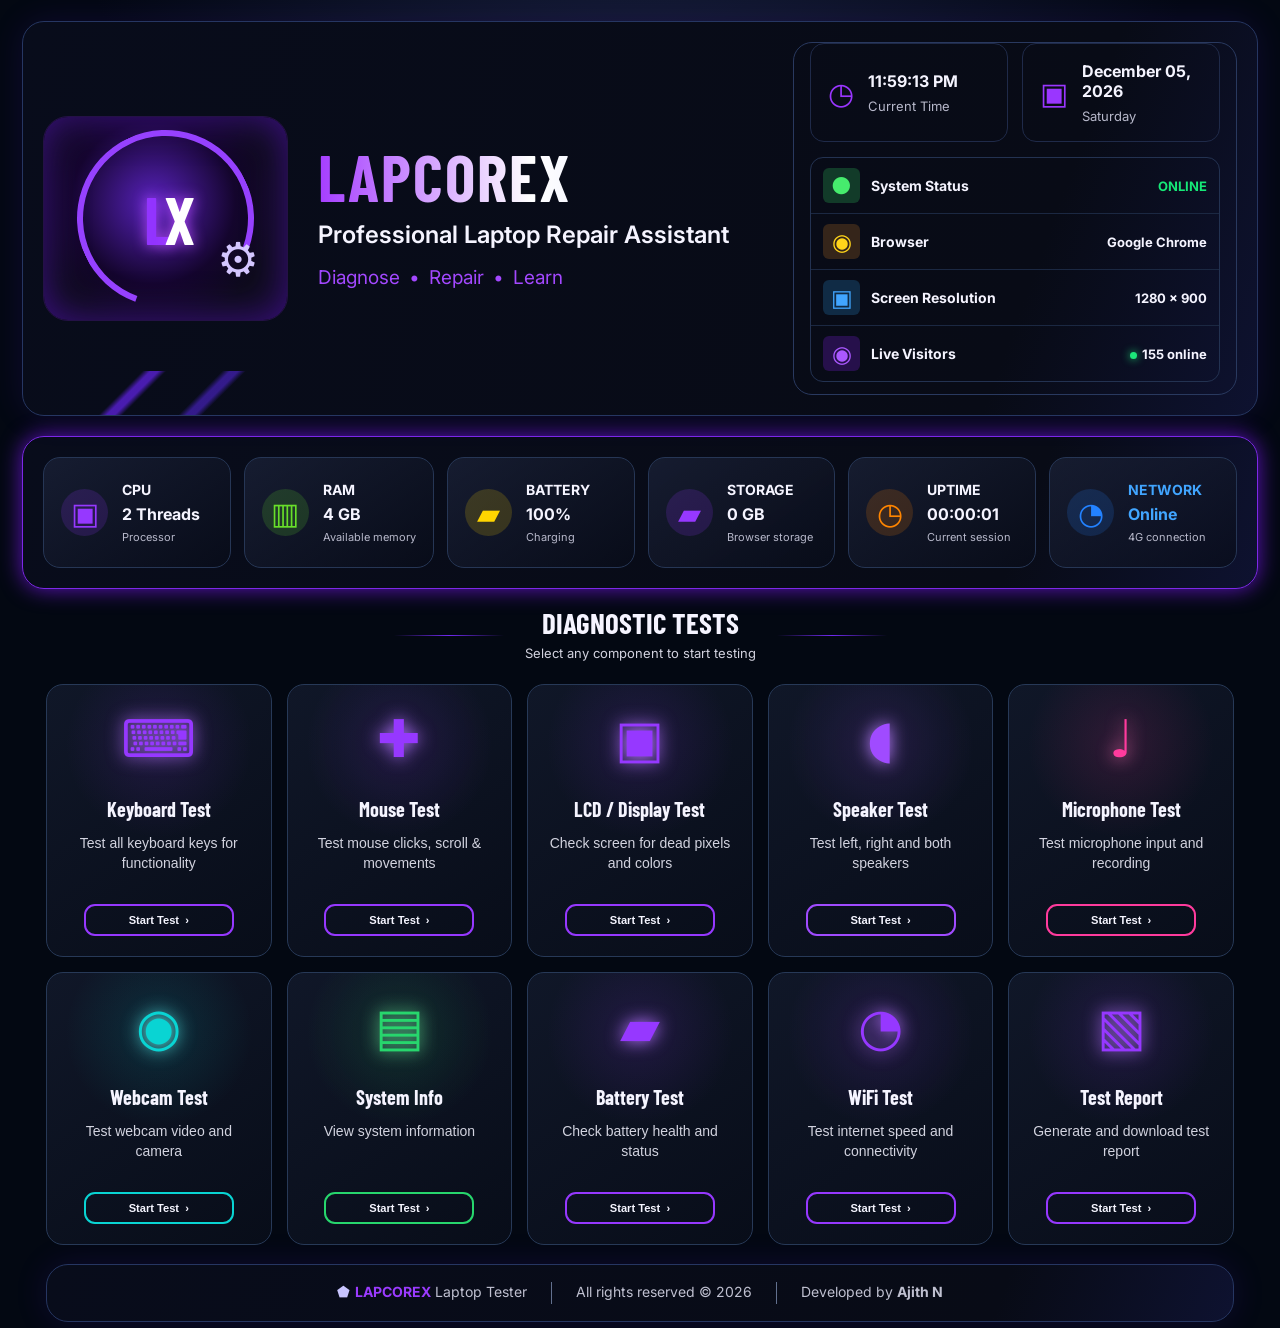
==== index.html @ 0414b418 "Update index.html" ====
<!DOCTYPE html>
<html lang="en">
<head>
  <meta charset="UTF-8">
  <meta name="viewport" content="width=device-width, initial-scale=1.0">
  <title>Online Keyboard Test & Laptop Tester | LAPCOREX</title>
  <meta name="description" content="Free online laptop testing tool by LAPCOREX. Test keyboard keys, LCD screen, mouse, touchpad, webcam, speakers, microphone, battery and system information directly in your browser.">

<meta name="keywords" content="keyboard test, keyboard tester, online keyboard test, laptop keyboard test, laptop tester, laptop diagnostic test, screen test, LCD test, mouse test, touchpad test, webcam test, speaker test, microphone test, battery test, LAPCOREX">

<meta name="robots" content="index, follow">

<meta name="author" content="LAPCOREX">

<link rel="canonical" href="https://lapcorex-max.github.io/Lapcorex-Tester/">

<meta property="og:title" content="LAPCOREX Online Keyboard Test & Laptop Tester">

<meta property="og:description" content="Test your laptop keyboard, display, mouse, webcam, speakers, microphone, battery and system information online for free.">

<meta property="og:type" content="website">

<meta property="og:url" content="https://lapcorex-max.github.io/Lapcorex-Tester/">

<meta name="twitter:card" content="summary">

<meta name="twitter:title" content="LAPCOREX Online Keyboard Test & Laptop Tester">

<meta name="twitter:description" content="Free online laptop testing tools for keyboard, display, mouse, webcam, speakers, microphone, battery and more.">
  <link rel="preconnect" href="https://fonts.googleapis.com">
  <link rel="preconnect" href="https://fonts.gstatic.com" crossorigin>
  <link href="https://fonts.googleapis.com/css2?family=Barlow+Condensed:wght@500;600;700&family=Inter:wght@400;500;600;700;800&display=swap" rel="stylesheet">
  <link rel="stylesheet" href="style.css">
  <style>
    .keyboard-layout{margin:18px 0;min-width:690px}.key-row{display:flex;gap:5px;margin:5px 0}.key{border:1px solid #465473;border-radius:5px;padding:8px 4px;min-width:38px;height:38px;display:grid;place-items:center;text-align:center;font-size:12px;font-weight:600;background:#111a2d;transition:.12s}.key.active{background:#7e25e8;border-color:#e0c2ff;box-shadow:0 0 13px #9239f7}.key.wide{min-width:51px}.key.back{min-width:99px}.key.tab{min-width:60px}.key.caps{min-width:78px}.key.enter{min-width:88px}.key.shift{min-width:95px}.key.ctrl{min-width:53px}.key.win{min-width:48px}.key.alt{min-width:49px}.key.space{min-width:250px}.key.fn,.key.menu{min-width:44px}.key.nav{min-width:50px}.key.arrow{min-width:40px}.key.numwide{min-width:70px}.key.numzero{min-width:80px}.modal-card:has(.keyboard-layout){width:min(1020px,100%);padding:32px;overflow-x:auto}@media(max-width:640px){.modal-card:has(.keyboard-layout){padding:24px 18px}}
    .keyboard-layout{min-width:0}.keyboard-layout .key-row{justify-content:center}.keyboard-layout .key-row:first-child .key{min-width:58px;height:58px;padding:8px 4px;font-size:12px}.keyboard-layout .key-row:first-child .key.wide{min-width:58px}.keyboard-layout .key-row:last-child{align-items:center}.keyboard-layout .key-row:last-child .key{height:58px}
    .advanced-grid{display:grid;grid-template-columns:repeat(2,minmax(0,1fr));gap:13px;margin-top:20px}.info-card{border:1px solid #273c63;border-radius:13px;background:linear-gradient(145deg,#111b31,#09111f);padding:15px}.info-card h3{margin:0 0 10px;color:#b66aff;font-size:14px;text-transform:uppercase;letter-spacing:.7px}.info-card div{padding:8px 0;border-top:1px solid #20304e;display:flex;gap:12px;justify-content:space-between;align-items:start}.info-card span{color:#aeb7cb;font-size:12px;flex:0 0 43%}.info-card b{font-size:12px;text-align:right;word-break:break-word}.battery-hero{grid-column:1/-1;border:1px solid #9e42ff;border-radius:15px;padding:18px;display:flex;align-items:center;gap:18px;background:radial-gradient(circle at 18% 50%,#56218f,transparent 35%),#10142a}.battery-hero strong{font:700 42px 'Barlow Condensed';color:#c38aff}.battery-hero b,.battery-hero small{display:block}.battery-hero small,.privacy-note{color:#aeb7cb;font-size:12px;margin-top:4px}.privacy-note{grid-column:1/-1;line-height:1.5;margin:0}@media(max-width:640px){.advanced-grid{grid-template-columns:1fr}.battery-hero{grid-column:auto}.privacy-note{grid-column:auto}}
    .visitor-dot{display:inline-block;width:7px;height:7px;margin-right:5px;border-radius:50%;background:#1ce77a;box-shadow:0 0 9px #1ce77a;animation:visitorPulse 1.6s infinite}.system-lines strong span{display:inline}.visitor-icon{color:#aa58ff;background:#26104b}@keyframes visitorPulse{50%{opacity:.3;transform:scale(.72)}}
  </style>
</head>
<body>
  <main class="app-shell">
    <section class="hero-panel">
      <div class="brand-area">
        <div class="logo-mark"><span>LX</span><i>⚙</i></div>
        <div class="brand-copy">
          <h1><em>LAP</em>COREX</h1>
          <p>Professional Laptop Repair Assistant</p>
          <small>Diagnose <b>•</b> Repair <b>•</b> Learn</small>
        </div>
      </div>
      <div class="live-panel">
        <div class="quick-stats">
          <article><span class="status-icon purple">◷</span><div><strong id="current-time">--:--:--</strong><small>Current Time</small></div></article>
          <article><span class="status-icon purple">▣</span><div><strong id="current-date">-- --- ----</strong><small id="current-day">---</small></div></article>
        </div>
        <div class="system-lines">
          <div><span class="line-icon green">●</span><b>System Status</b><strong class="online">ONLINE</strong></div>
          <div><span class="line-icon chrome">◉</span><b>Browser</b><strong id="browser-name">Browser</strong></div>
          <div><span class="line-icon blue">▣</span><b>Screen Resolution</b><strong id="screen-size">-- × --</strong></div>
          <div><span class="line-icon visitor-icon">◉</span><b>Live Visitors</b><strong><em class="visitor-dot"></em><span id="visitor-count">142</span> online</strong></div>
        </div>
      </div>
    </section>

    <section class="hardware-strip" aria-label="Live system overview">
      <article class="hardware-card purple"><span>▣</span><div><b>CPU</b><strong id="cpu-threads">-- Threads</strong><small id="cpu-label">Processor</small></div></article>
      <article class="hardware-card lime"><span>▥</span><div><b>RAM</b><strong id="ram-size">-- GB</strong><small>Available memory</small></div></article>
      <article class="hardware-card yellow"><span>▰</span><div><b>BATTERY</b><strong id="battery-level">Checking...</strong><small id="battery-state">Battery status</small></div></article>
      <article class="hardware-card purple"><span>▰</span><div><b>STORAGE</b><strong id="storage-size">Check</strong><small>Browser storage</small></div></article>
      <article class="hardware-card orange"><span>◷</span><div><b>UPTIME</b><strong id="uptime">00:00</strong><small>Current session</small></div></article>
      <article class="hardware-card blue"><span>◔</span><div><b>NETWORK</b><strong id="network-state">Online</strong><small id="network-type">Connected</small></div></article>
    </section>

    <section class="tests-section">
      <div class="section-heading"><span></span><div><h2>DIAGNOSTIC TESTS</h2><p>Select any component to start testing</p></div><span></span></div>
      <div class="test-grid">
        <button class="test-card purple" data-test="keyboard"><i>⌨</i><h3>Keyboard Test</h3><p>Test all keyboard keys for functionality</p><small>Start Test&nbsp; ›</small></button>
        <button class="test-card blue" data-test="mouse"><i>✚</i><h3>Mouse Test</h3><p>Test mouse clicks, scroll &amp; movements</p><small>Start Test&nbsp; ›</small></button>
        <button class="test-card yellow" data-test="display"><i>▣</i><h3>LCD / Display Test</h3><p>Check screen for dead pixels and colors</p><small>Start Test&nbsp; ›</small></button>
        <button class="test-card violet" data-test="speaker"><i>◖</i><h3>Speaker Test</h3><p>Test left, right and both speakers</p><small>Start Test&nbsp; ›</small></button>
        <button class="test-card pink" data-test="microphone"><i>♩</i><h3>Microphone Test</h3><p>Test microphone input and recording</p><small>Start Test&nbsp; ›</small></button>
        <button class="test-card cyan" data-test="webcam"><i>◉</i><h3>Webcam Test</h3><p>Test webcam video and camera</p><small>Start Test&nbsp; ›</small></button>
        <button class="test-card green" data-test="system"><i>▤</i><h3>System Info</h3><p>View system information</p><small>Start Test&nbsp; ›</small></button>
        <button class="test-card orange" data-test="battery"><i>▰</i><h3>Battery Test</h3><p>Check battery health and status</p><small>Start Test&nbsp; ›</small></button>
        <button class="test-card blue" data-test="wifi"><i>◔</i><h3>WiFi Test</h3><p>Test internet speed and connectivity</p><small>Start Test&nbsp; ›</small></button>
        <button class="test-card purple" data-test="report"><i>▧</i><h3>Test Report</h3><p>Generate and download test report</p><small>Start Test&nbsp; ›</small></button>
      </div>
    </section>
    <footer><b>⬟ &nbsp;<span>LAPCOREX</span></b> Laptop Tester <i></i> All rights reserved © 2026 <i></i> Developed by <strong>Ajith N</strong></footer>
  </main>

  <div class="modal" id="test-modal" aria-hidden="true"><section class="modal-card"><button class="close" aria-label="Close">×</button><div id="modal-content"></div></section></div>
  <div class="color-test" id="color-test"><button id="exit-color">Exit display test</button><p id="color-name">Black · click anywhere or press →</p></div>
  <script src="script.js"></script>
</body>
</html>
---- style.css ----
:root{--bg:#030812;--panel:#090d1c;--line:#24365b;--text:#f5f4ff;--muted:#b7b8ca;--purple:#962eff}*{box-sizing:border-box}body{margin:0;background:radial-gradient(circle at 50% -15%,#19213f 0,transparent 35%),var(--bg);color:var(--text);font-family:Inter,Arial,sans-serif}.app-shell{max-width:1340px;margin:auto;padding:21px 22px 6px}.hero-panel,.hardware-strip,footer{border:1px solid #263662;background:linear-gradient(110deg,#080c1b 0%,#080b16 80%,#0e1230);box-shadow:0 0 34px rgba(104,32,255,.12);border-radius:22px}.hero-panel{min-height:262px;padding:20px;display:grid;grid-template-columns:1.55fr .95fr;gap:26px;position:relative;overflow:hidden}.hero-panel:after{content:"";position:absolute;left:0;bottom:0;width:61%;height:44px;background:linear-gradient(135deg,transparent 15%,#6c25ff 16% 17%,transparent 18% 25%,#4b23c8 26% 27%,transparent 28%);opacity:.65}.brand-area{display:flex;align-items:center;gap:30px;z-index:1}.logo-mark{width:245px;height:205px;flex:none;border-radius:25px;background:radial-gradient(circle at 45% 42%,#5420b4 0 2%,#14052d 46%,#0c0b18 70%);border:1px solid #241146;display:grid;place-items:center;position:relative;box-shadow:inset 0 0 40px #3d1085}.logo-mark:before{content:"";width:165px;height:165px;border:6px solid #9641ff;border-bottom-color:transparent;border-radius:50%;position:absolute;transform:rotate(-25deg)}.logo-mark span{font:bold 66px 'Barlow Condensed';letter-spacing:-8px;color:white;z-index:1;text-shadow:0 0 14px #b64bff}.logo-mark span:first-letter{color:#9234ff}.logo-mark i{font-style:normal;font-size:47px;color:#d4c6ff;position:absolute;right:28px;bottom:33px;z-index:2}.brand-copy h1{font:700 clamp(48px,5vw,86px)/.9 'Barlow Condensed';letter-spacing:2px;margin:0;background:linear-gradient(90deg,#a53dff,#fff 52%,#d9ddff);color:transparent;background-clip:text}.brand-copy h1 em{font-style:normal}.brand-copy p{font-size:24px;margin:14px 0 17px;font-weight:600}.brand-copy small{color:#a348ff;font-size:19px}.brand-copy small b{padding:0 5px}.live-panel{border:1px solid #29395f;border-radius:19px;padding:0 16px 12px;z-index:1}.quick-stats{display:grid;grid-template-columns:1fr 1fr;gap:14px;padding:0 0 15px}.quick-stats article{display:flex;gap:14px;align-items:center;border:1px solid #1f2a49;border-radius:14px;padding:17px}.quick-stats strong,.quick-stats small{display:block}.quick-stats strong{font-size:16px}.quick-stats small{font-size:13px;color:var(--muted);margin-top:7px}.status-icon{font-size:30px}.purple{--accent:#9638ff}.status-icon.purple{color:#9a36ff}.system-lines{border:1px solid #233251;border-radius:13px;overflow:hidden}.system-lines div{display:flex;align-items:center;gap:11px;padding:10px 12px;border-bottom:1px solid #1b2842;font-size:14px}.system-lines div:last-child{border:0}.system-lines strong{margin-left:auto;font-size:13px}.online{color:#16e877}.line-icon{width:37px;height:35px;border-radius:6px;display:grid;place-items:center;font-size:23px}.green{color:#46ec6d;background:#123b29}.chrome{color:#ffd41a;background:#35251a}.blue{color:#41a5ff;background:#102b45}.hardware-strip{margin:20px 0 16px;padding:20px;display:grid;grid-template-columns:repeat(6,1fr);gap:13px;border-color:#7d28e8;box-shadow:0 0 21px #6013bf}.hardware-card{min-height:111px;border:1px solid #263655;border-radius:17px;padding:17px;display:flex;align-items:center;gap:14px;background:linear-gradient(145deg,rgba(32,40,65,.58),rgba(8,12,25,.75))}.hardware-card>span{width:47px;height:47px;border-radius:50%;display:grid;place-items:center;font-size:30px;color:var(--accent);background:color-mix(in srgb,var(--accent) 17%,transparent)}.lime{--accent:#68df2a}.yellow{--accent:#ffd500}.orange{--accent:#ff8500}.blue{--accent:#2382ff}.hardware-card b,.hardware-card strong,.hardware-card small{display:block}.hardware-card b{font-size:14px}.hardware-card strong{font-size:16px;margin:6px 0}.hardware-card small{font-size:11px;color:var(--muted);white-space:nowrap}.tests-section{padding:0 24px}.section-heading{display:flex;justify-content:center;gap:21px;align-items:center;margin:10px 0 18px;text-align:center}.section-heading span{height:1px;width:110px;background:linear-gradient(90deg,transparent,#7029ef,transparent)}.section-heading h2{font:700 29px 'Barlow Condensed';margin:0}.section-heading p{font-size:13px;margin:5px 0;color:#d2d2df}.test-grid{display:grid;grid-template-columns:repeat(5,1fr);gap:15px}.test-card{--accent:#9638ff;color:var(--text);text-align:center;min-height:264px;border:1px solid #273957;border-radius:17px;padding:24px 18px 20px;background:radial-gradient(circle at 50% 22%,color-mix(in srgb,var(--accent) 14%,transparent),transparent 39%),linear-gradient(145deg,#101728,#080d19);cursor:pointer;transition:.22s}.test-card:hover{transform:translateY(-5px);border-color:var(--accent);box-shadow:0 10px 27px color-mix(in srgb,var(--accent) 20%,transparent)}.test-card i{font-style:normal;font-size:52px;color:var(--accent);display:block;height:78px;text-shadow:0 0 17px color-mix(in srgb,var(--accent) 70%,white)}.test-card h3{font:700 20px 'Barlow Condensed';margin:10px 0 12px}.test-card p{color:#d2d3df;font-size:14px;line-height:1.45;margin:0;min-height:61px}.test-card small{display:block;border:2px solid var(--accent);border-radius:11px;padding:8px;margin:10px auto 0;max-width:150px;font-weight:bold;color:#f5f5ff}.violet{--accent:#a04bff}.pink{--accent:#ff3b9d}.cyan{--accent:#09d4d3}.green{--accent:#27d66d}footer{margin:19px 24px 0;text-align:center;padding:17px;color:#bfc0d0;font-size:14px}footer b{color:#c9c5ff}footer b span{color:#9b3bff}footer i{height:22px;width:1px;background:#62708e;display:inline-block;vertical-align:middle;margin:0 20px}.modal{position:fixed;inset:0;background:rgba(1,4,12,.82);display:none;place-items:center;padding:20px;z-index:10}.modal.open{display:grid}.modal-card{position:relative;width:min(740px,100%);max-height:90vh;overflow:auto;border:1px solid #7740d6;border-radius:20px;background:#091121;padding:35px;box-shadow:0 0 55px #421388}.close{position:absolute;right:15px;top:12px;border:0;background:transparent;color:#fff;font-size:32px;cursor:pointer}.modal h2{margin:0 0 8px;font:700 30px 'Barlow Condensed'}.modal p{color:#c6c9d8;line-height:1.6}.action-btn{margin:8px 7px 5px 0;padding:10px 16px;border:1px solid #9c44ff;border-radius:9px;background:#211044;color:white;font-weight:bold;cursor:pointer}.test-zone{border:1px dashed #5274bb;border-radius:13px;padding:40px 20px;text-align:center;margin:18px 0;color:#9ac5ff}.keys{display:flex;flex-wrap:wrap;gap:7px;margin-top:18px}.keys span{border:1px solid #465473;border-radius:6px;padding:8px;min-width:39px;text-align:center}.keys span.active{background:#7e25e8;border-color:#d2a5ff}.meter{height:16px;border-radius:99px;background:#172238;overflow:hidden;margin:15px 0}.meter i{display:block;height:100%;width:0;background:linear-gradient(90deg,#36dc71,#b8ff25);transition:.08s}.color-test{display:none;position:fixed;inset:0;z-index:20;cursor:pointer}.color-test.open{display:block}.color-test button,.color-test p{position:fixed;z-index:21;top:20px;color:white;background:#111827cc;border:1px solid #ffffff66;border-radius:8px;padding:10px 14px}.color-test button{right:20px;cursor:pointer}.color-test p{left:20px;margin:0}@media(max-width:1000px){.hero-panel{grid-template-columns:1fr}.live-panel{display:none}.hardware-strip{grid-template-columns:repeat(3,1fr)}.test-grid{grid-template-columns:repeat(3,1fr)}}@media(max-width:640px){.app-shell{padding:12px}.hero-panel{padding:15px;min-height:190px}.logo-mark{width:100px;height:110px}.logo-mark:before{width:76px;height:76px;border-width:3px}.logo-mark span{font-size:36px;letter-spacing:-5px}.logo-mark i{font-size:24px;right:12px;bottom:14px}.brand-area{gap:15px}.brand-copy h1{font-size:48px}.brand-copy p{font-size:15px;margin:9px 0}.brand-copy small{font-size:13px}.hardware-strip{grid-template-columns:repeat(2,1fr);padding:11px}.hardware-card{padding:11px}.hardware-card small{white-space:normal}.tests-section{padding:0}.test-grid{grid-template-columns:repeat(2,1fr);gap:10px}.test-card{min-height:220px;padding:17px 10px}.test-card i{font-size:43px;height:62px}.test-card h3{font-size:18px}.test-card p{font-size:12px;min-height:52px}.section-heading span{width:35px}footer{margin:16px 0 0;font-size:11px}footer i{margin:0 6px}}
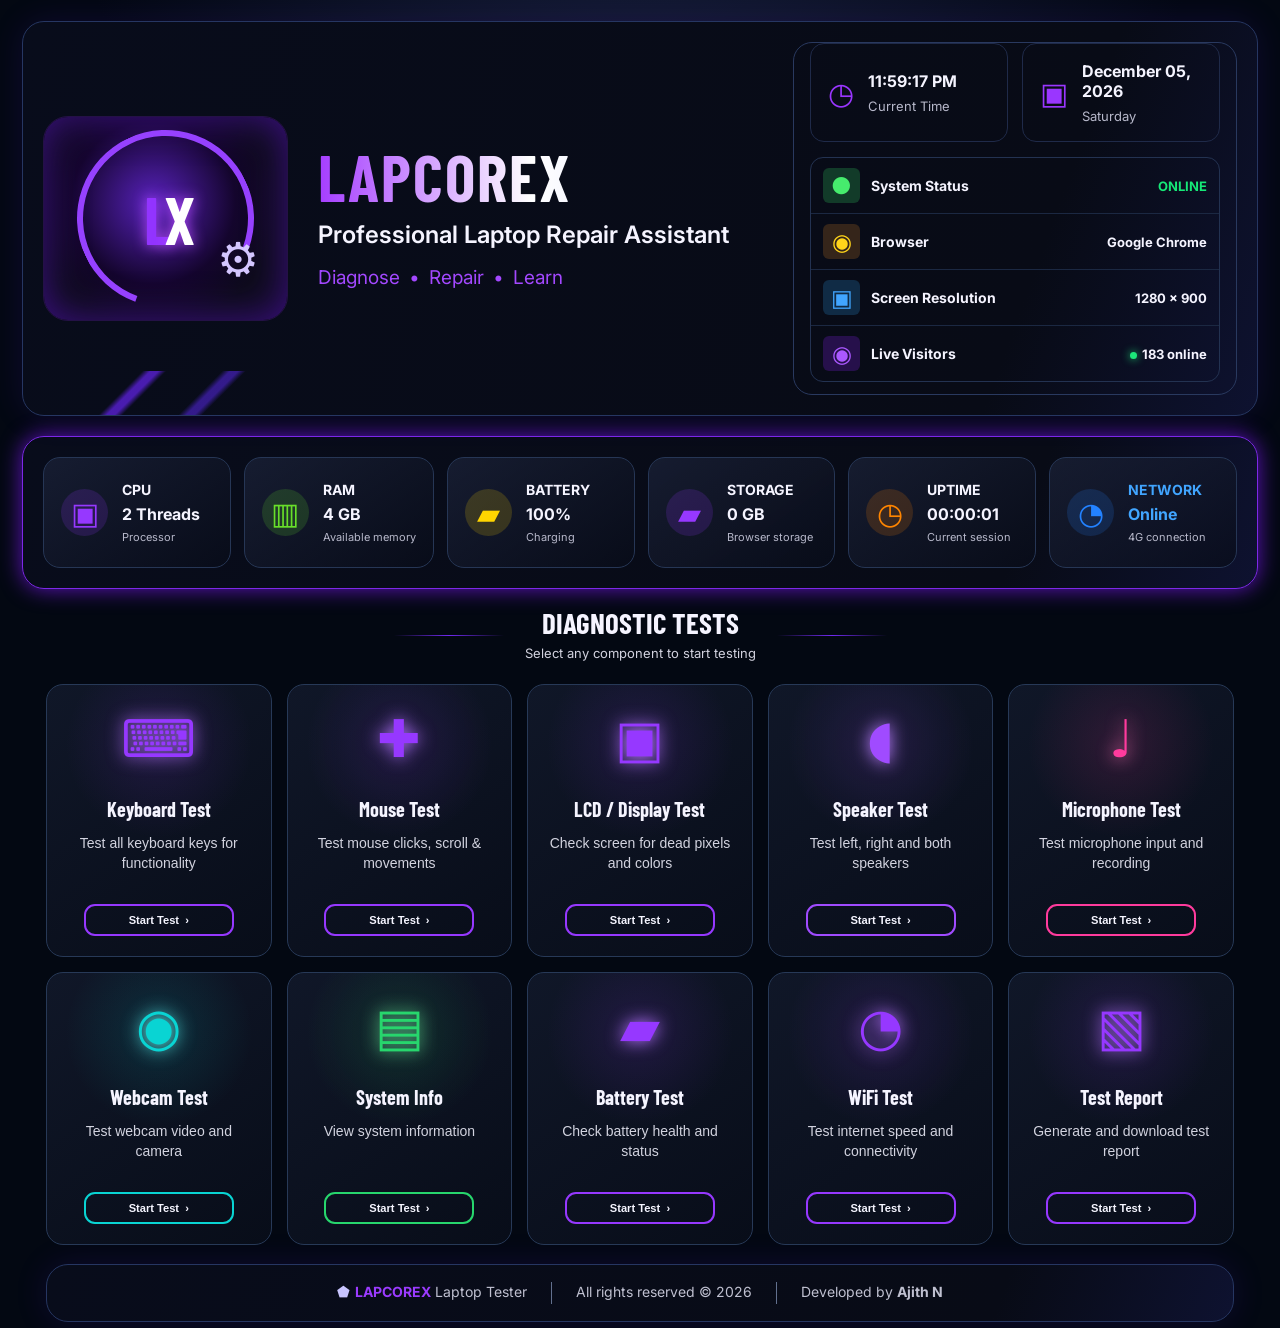
==== commit 44657f4f: "Update index.html" ====
--- a/index.html
+++ b/index.html
@@ -44,7 +44,9 @@
       <div class="brand-area">
         <div class="logo-mark"><span>LX</span><i>⚙</i></div>
         <div class="brand-copy">
-          <h1><em>LAP</em>COREX</h1>
+          <h1 class="animated-logo">
+  <span>L</span><span>A</span><span>P</span><span>C</span><span>O</span><span>R</span><span>E</span><span>X</span>
+</h1>
           <p>Professional Laptop Repair Assistant</p>
           <small>Diagnose <b>•</b> Repair <b>•</b> Learn</small>
         </div>
--- a/style.css
+++ b/style.css
@@ -1 +1,5 @@
 :root{--bg:#030812;--panel:#090d1c;--line:#24365b;--text:#f5f4ff;--muted:#b7b8ca;--purple:#962eff}*{box-sizing:border-box}body{margin:0;background:radial-gradient(circle at 50% -15%,#19213f 0,transparent 35%),var(--bg);color:var(--text);font-family:Inter,Arial,sans-serif}.app-shell{max-width:1340px;margin:auto;padding:21px 22px 6px}.hero-panel,.hardware-strip,footer{border:1px solid #263662;background:linear-gradient(110deg,#080c1b 0%,#080b16 80%,#0e1230);box-shadow:0 0 34px rgba(104,32,255,.12);border-radius:22px}.hero-panel{min-height:262px;padding:20px;display:grid;grid-template-columns:1.55fr .95fr;gap:26px;position:relative;overflow:hidden}.hero-panel:after{content:"";position:absolute;left:0;bottom:0;width:61%;height:44px;background:linear-gradient(135deg,transparent 15%,#6c25ff 16% 17%,transparent 18% 25%,#4b23c8 26% 27%,transparent 28%);opacity:.65}.brand-area{display:flex;align-items:center;gap:30px;z-index:1}.logo-mark{width:245px;height:205px;flex:none;border-radius:25px;background:radial-gradient(circle at 45% 42%,#5420b4 0 2%,#14052d 46%,#0c0b18 70%);border:1px solid #241146;display:grid;place-items:center;position:relative;box-shadow:inset 0 0 40px #3d1085}.logo-mark:before{content:"";width:165px;height:165px;border:6px solid #9641ff;border-bottom-color:transparent;border-radius:50%;position:absolute;transform:rotate(-25deg)}.logo-mark span{font:bold 66px 'Barlow Condensed';letter-spacing:-8px;color:white;z-index:1;text-shadow:0 0 14px #b64bff}.logo-mark span:first-letter{color:#9234ff}.logo-mark i{font-style:normal;font-size:47px;color:#d4c6ff;position:absolute;right:28px;bottom:33px;z-index:2}.brand-copy h1{font:700 clamp(48px,5vw,86px)/.9 'Barlow Condensed';letter-spacing:2px;margin:0;background:linear-gradient(90deg,#a53dff,#fff 52%,#d9ddff);color:transparent;background-clip:text}.brand-copy h1 em{font-style:normal}.brand-copy p{font-size:24px;margin:14px 0 17px;font-weight:600}.brand-copy small{color:#a348ff;font-size:19px}.brand-copy small b{padding:0 5px}.live-panel{border:1px solid #29395f;border-radius:19px;padding:0 16px 12px;z-index:1}.quick-stats{display:grid;grid-template-columns:1fr 1fr;gap:14px;padding:0 0 15px}.quick-stats article{display:flex;gap:14px;align-items:center;border:1px solid #1f2a49;border-radius:14px;padding:17px}.quick-stats strong,.quick-stats small{display:block}.quick-stats strong{font-size:16px}.quick-stats small{font-size:13px;color:var(--muted);margin-top:7px}.status-icon{font-size:30px}.purple{--accent:#9638ff}.status-icon.purple{color:#9a36ff}.system-lines{border:1px solid #233251;border-radius:13px;overflow:hidden}.system-lines div{display:flex;align-items:center;gap:11px;padding:10px 12px;border-bottom:1px solid #1b2842;font-size:14px}.system-lines div:last-child{border:0}.system-lines strong{margin-left:auto;font-size:13px}.online{color:#16e877}.line-icon{width:37px;height:35px;border-radius:6px;display:grid;place-items:center;font-size:23px}.green{color:#46ec6d;background:#123b29}.chrome{color:#ffd41a;background:#35251a}.blue{color:#41a5ff;background:#102b45}.hardware-strip{margin:20px 0 16px;padding:20px;display:grid;grid-template-columns:repeat(6,1fr);gap:13px;border-color:#7d28e8;box-shadow:0 0 21px #6013bf}.hardware-card{min-height:111px;border:1px solid #263655;border-radius:17px;padding:17px;display:flex;align-items:center;gap:14px;background:linear-gradient(145deg,rgba(32,40,65,.58),rgba(8,12,25,.75))}.hardware-card>span{width:47px;height:47px;border-radius:50%;display:grid;place-items:center;font-size:30px;color:var(--accent);background:color-mix(in srgb,var(--accent) 17%,transparent)}.lime{--accent:#68df2a}.yellow{--accent:#ffd500}.orange{--accent:#ff8500}.blue{--accent:#2382ff}.hardware-card b,.hardware-card strong,.hardware-card small{display:block}.hardware-card b{font-size:14px}.hardware-card strong{font-size:16px;margin:6px 0}.hardware-card small{font-size:11px;color:var(--muted);white-space:nowrap}.tests-section{padding:0 24px}.section-heading{display:flex;justify-content:center;gap:21px;align-items:center;margin:10px 0 18px;text-align:center}.section-heading span{height:1px;width:110px;background:linear-gradient(90deg,transparent,#7029ef,transparent)}.section-heading h2{font:700 29px 'Barlow Condensed';margin:0}.section-heading p{font-size:13px;margin:5px 0;color:#d2d2df}.test-grid{display:grid;grid-template-columns:repeat(5,1fr);gap:15px}.test-card{--accent:#9638ff;color:var(--text);text-align:center;min-height:264px;border:1px solid #273957;border-radius:17px;padding:24px 18px 20px;background:radial-gradient(circle at 50% 22%,color-mix(in srgb,var(--accent) 14%,transparent),transparent 39%),linear-gradient(145deg,#101728,#080d19);cursor:pointer;transition:.22s}.test-card:hover{transform:translateY(-5px);border-color:var(--accent);box-shadow:0 10px 27px color-mix(in srgb,var(--accent) 20%,transparent)}.test-card i{font-style:normal;font-size:52px;color:var(--accent);display:block;height:78px;text-shadow:0 0 17px color-mix(in srgb,var(--accent) 70%,white)}.test-card h3{font:700 20px 'Barlow Condensed';margin:10px 0 12px}.test-card p{color:#d2d3df;font-size:14px;line-height:1.45;margin:0;min-height:61px}.test-card small{display:block;border:2px solid var(--accent);border-radius:11px;padding:8px;margin:10px auto 0;max-width:150px;font-weight:bold;color:#f5f5ff}.violet{--accent:#a04bff}.pink{--accent:#ff3b9d}.cyan{--accent:#09d4d3}.green{--accent:#27d66d}footer{margin:19px 24px 0;text-align:center;padding:17px;color:#bfc0d0;font-size:14px}footer b{color:#c9c5ff}footer b span{color:#9b3bff}footer i{height:22px;width:1px;background:#62708e;display:inline-block;vertical-align:middle;margin:0 20px}.modal{position:fixed;inset:0;background:rgba(1,4,12,.82);display:none;place-items:center;padding:20px;z-index:10}.modal.open{display:grid}.modal-card{position:relative;width:min(740px,100%);max-height:90vh;overflow:auto;border:1px solid #7740d6;border-radius:20px;background:#091121;padding:35px;box-shadow:0 0 55px #421388}.close{position:absolute;right:15px;top:12px;border:0;background:transparent;color:#fff;font-size:32px;cursor:pointer}.modal h2{margin:0 0 8px;font:700 30px 'Barlow Condensed'}.modal p{color:#c6c9d8;line-height:1.6}.action-btn{margin:8px 7px 5px 0;padding:10px 16px;border:1px solid #9c44ff;border-radius:9px;background:#211044;color:white;font-weight:bold;cursor:pointer}.test-zone{border:1px dashed #5274bb;border-radius:13px;padding:40px 20px;text-align:center;margin:18px 0;color:#9ac5ff}.keys{display:flex;flex-wrap:wrap;gap:7px;margin-top:18px}.keys span{border:1px solid #465473;border-radius:6px;padding:8px;min-width:39px;text-align:center}.keys span.active{background:#7e25e8;border-color:#d2a5ff}.meter{height:16px;border-radius:99px;background:#172238;overflow:hidden;margin:15px 0}.meter i{display:block;height:100%;width:0;background:linear-gradient(90deg,#36dc71,#b8ff25);transition:.08s}.color-test{display:none;position:fixed;inset:0;z-index:20;cursor:pointer}.color-test.open{display:block}.color-test button,.color-test p{position:fixed;z-index:21;top:20px;color:white;background:#111827cc;border:1px solid #ffffff66;border-radius:8px;padding:10px 14px}.color-test button{right:20px;cursor:pointer}.color-test p{left:20px;margin:0}@media(max-width:1000px){.hero-panel{grid-template-columns:1fr}.live-panel{display:none}.hardware-strip{grid-template-columns:repeat(3,1fr)}.test-grid{grid-template-columns:repeat(3,1fr)}}@media(max-width:640px){.app-shell{padding:12px}.hero-panel{padding:15px;min-height:190px}.logo-mark{width:100px;height:110px}.logo-mark:before{width:76px;height:76px;border-width:3px}.logo-mark span{font-size:36px;letter-spacing:-5px}.logo-mark i{font-size:24px;right:12px;bottom:14px}.brand-area{gap:15px}.brand-copy h1{font-size:48px}.brand-copy p{font-size:15px;margin:9px 0}.brand-copy small{font-size:13px}.hardware-strip{grid-template-columns:repeat(2,1fr);padding:11px}.hardware-card{padding:11px}.hardware-card small{white-space:normal}.tests-section{padding:0}.test-grid{grid-template-columns:repeat(2,1fr);gap:10px}.test-card{min-height:220px;padding:17px 10px}.test-card i{font-size:43px;height:62px}.test-card h3{font-size:18px}.test-card p{font-size:12px;min-height:52px}.section-heading span{width:35px}footer{margin:16px 0 0;font-size:11px}footer i{margin:0 6px}}
+
+ 
+
+
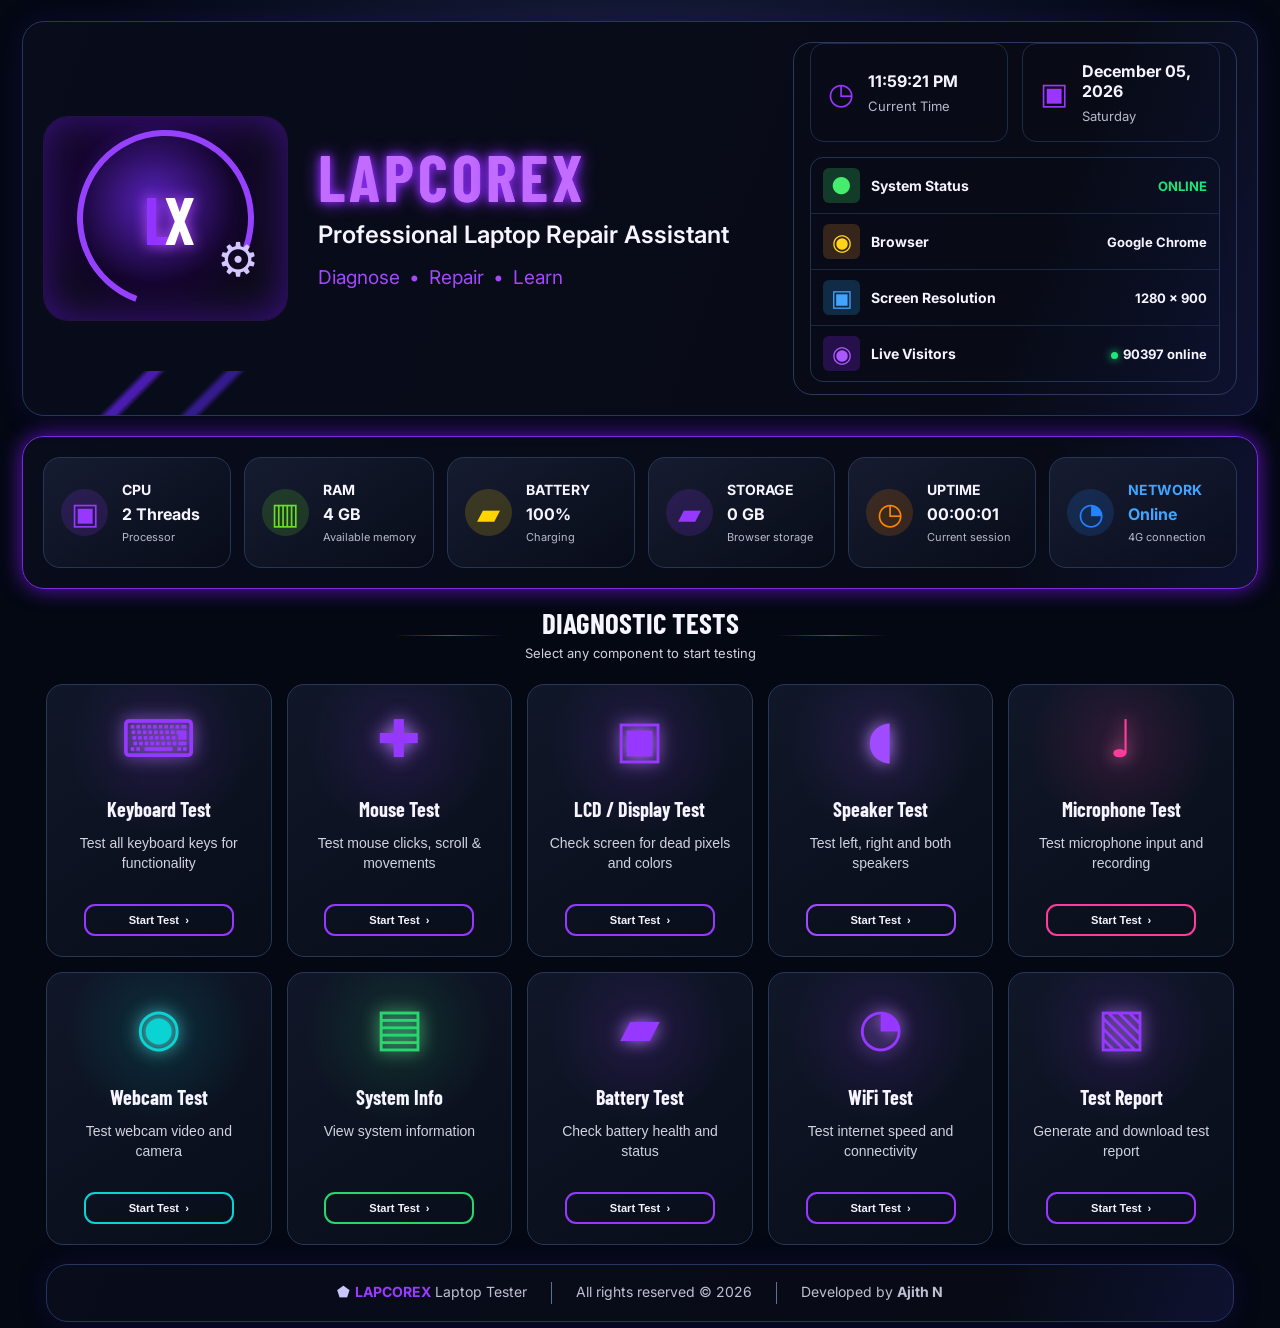
==== commit 843733f8: "Update index.html" ====
--- a/index.html
+++ b/index.html
@@ -1,6 +1,15 @@
 <!DOCTYPE html>
 <html lang="en">
 <head>
+  <!-- Google tag (gtag.js) -->
+<script async src="https://www.googletagmanager.com/gtag/js?id=G-F8ZZX37072"></script>
+<script>
+  window.dataLayer = window.dataLayer || [];
+  function gtag(){dataLayer.push(arguments);}
+  gtag('js', new Date());
+
+  gtag('config', 'G-F8ZZX37072');
+</script>
   <meta charset="UTF-8">
   <meta name="viewport" content="width=device-width, initial-scale=1.0">
   <title>Online Keyboard Test & Laptop Tester | LAPCOREX</title>
--- a/style.css
+++ b/style.css
@@ -1,5 +1,44 @@
 :root{--bg:#030812;--panel:#090d1c;--line:#24365b;--text:#f5f4ff;--muted:#b7b8ca;--purple:#962eff}*{box-sizing:border-box}body{margin:0;background:radial-gradient(circle at 50% -15%,#19213f 0,transparent 35%),var(--bg);color:var(--text);font-family:Inter,Arial,sans-serif}.app-shell{max-width:1340px;margin:auto;padding:21px 22px 6px}.hero-panel,.hardware-strip,footer{border:1px solid #263662;background:linear-gradient(110deg,#080c1b 0%,#080b16 80%,#0e1230);box-shadow:0 0 34px rgba(104,32,255,.12);border-radius:22px}.hero-panel{min-height:262px;padding:20px;display:grid;grid-template-columns:1.55fr .95fr;gap:26px;position:relative;overflow:hidden}.hero-panel:after{content:"";position:absolute;left:0;bottom:0;width:61%;height:44px;background:linear-gradient(135deg,transparent 15%,#6c25ff 16% 17%,transparent 18% 25%,#4b23c8 26% 27%,transparent 28%);opacity:.65}.brand-area{display:flex;align-items:center;gap:30px;z-index:1}.logo-mark{width:245px;height:205px;flex:none;border-radius:25px;background:radial-gradient(circle at 45% 42%,#5420b4 0 2%,#14052d 46%,#0c0b18 70%);border:1px solid #241146;display:grid;place-items:center;position:relative;box-shadow:inset 0 0 40px #3d1085}.logo-mark:before{content:"";width:165px;height:165px;border:6px solid #9641ff;border-bottom-color:transparent;border-radius:50%;position:absolute;transform:rotate(-25deg)}.logo-mark span{font:bold 66px 'Barlow Condensed';letter-spacing:-8px;color:white;z-index:1;text-shadow:0 0 14px #b64bff}.logo-mark span:first-letter{color:#9234ff}.logo-mark i{font-style:normal;font-size:47px;color:#d4c6ff;position:absolute;right:28px;bottom:33px;z-index:2}.brand-copy h1{font:700 clamp(48px,5vw,86px)/.9 'Barlow Condensed';letter-spacing:2px;margin:0;background:linear-gradient(90deg,#a53dff,#fff 52%,#d9ddff);color:transparent;background-clip:text}.brand-copy h1 em{font-style:normal}.brand-copy p{font-size:24px;margin:14px 0 17px;font-weight:600}.brand-copy small{color:#a348ff;font-size:19px}.brand-copy small b{padding:0 5px}.live-panel{border:1px solid #29395f;border-radius:19px;padding:0 16px 12px;z-index:1}.quick-stats{display:grid;grid-template-columns:1fr 1fr;gap:14px;padding:0 0 15px}.quick-stats article{display:flex;gap:14px;align-items:center;border:1px solid #1f2a49;border-radius:14px;padding:17px}.quick-stats strong,.quick-stats small{display:block}.quick-stats strong{font-size:16px}.quick-stats small{font-size:13px;color:var(--muted);margin-top:7px}.status-icon{font-size:30px}.purple{--accent:#9638ff}.status-icon.purple{color:#9a36ff}.system-lines{border:1px solid #233251;border-radius:13px;overflow:hidden}.system-lines div{display:flex;align-items:center;gap:11px;padding:10px 12px;border-bottom:1px solid #1b2842;font-size:14px}.system-lines div:last-child{border:0}.system-lines strong{margin-left:auto;font-size:13px}.online{color:#16e877}.line-icon{width:37px;height:35px;border-radius:6px;display:grid;place-items:center;font-size:23px}.green{color:#46ec6d;background:#123b29}.chrome{color:#ffd41a;background:#35251a}.blue{color:#41a5ff;background:#102b45}.hardware-strip{margin:20px 0 16px;padding:20px;display:grid;grid-template-columns:repeat(6,1fr);gap:13px;border-color:#7d28e8;box-shadow:0 0 21px #6013bf}.hardware-card{min-height:111px;border:1px solid #263655;border-radius:17px;padding:17px;display:flex;align-items:center;gap:14px;background:linear-gradient(145deg,rgba(32,40,65,.58),rgba(8,12,25,.75))}.hardware-card>span{width:47px;height:47px;border-radius:50%;display:grid;place-items:center;font-size:30px;color:var(--accent);background:color-mix(in srgb,var(--accent) 17%,transparent)}.lime{--accent:#68df2a}.yellow{--accent:#ffd500}.orange{--accent:#ff8500}.blue{--accent:#2382ff}.hardware-card b,.hardware-card strong,.hardware-card small{display:block}.hardware-card b{font-size:14px}.hardware-card strong{font-size:16px;margin:6px 0}.hardware-card small{font-size:11px;color:var(--muted);white-space:nowrap}.tests-section{padding:0 24px}.section-heading{display:flex;justify-content:center;gap:21px;align-items:center;margin:10px 0 18px;text-align:center}.section-heading span{height:1px;width:110px;background:linear-gradient(90deg,transparent,#7029ef,transparent)}.section-heading h2{font:700 29px 'Barlow Condensed';margin:0}.section-heading p{font-size:13px;margin:5px 0;color:#d2d2df}.test-grid{display:grid;grid-template-columns:repeat(5,1fr);gap:15px}.test-card{--accent:#9638ff;color:var(--text);text-align:center;min-height:264px;border:1px solid #273957;border-radius:17px;padding:24px 18px 20px;background:radial-gradient(circle at 50% 22%,color-mix(in srgb,var(--accent) 14%,transparent),transparent 39%),linear-gradient(145deg,#101728,#080d19);cursor:pointer;transition:.22s}.test-card:hover{transform:translateY(-5px);border-color:var(--accent);box-shadow:0 10px 27px color-mix(in srgb,var(--accent) 20%,transparent)}.test-card i{font-style:normal;font-size:52px;color:var(--accent);display:block;height:78px;text-shadow:0 0 17px color-mix(in srgb,var(--accent) 70%,white)}.test-card h3{font:700 20px 'Barlow Condensed';margin:10px 0 12px}.test-card p{color:#d2d3df;font-size:14px;line-height:1.45;margin:0;min-height:61px}.test-card small{display:block;border:2px solid var(--accent);border-radius:11px;padding:8px;margin:10px auto 0;max-width:150px;font-weight:bold;color:#f5f5ff}.violet{--accent:#a04bff}.pink{--accent:#ff3b9d}.cyan{--accent:#09d4d3}.green{--accent:#27d66d}footer{margin:19px 24px 0;text-align:center;padding:17px;color:#bfc0d0;font-size:14px}footer b{color:#c9c5ff}footer b span{color:#9b3bff}footer i{height:22px;width:1px;background:#62708e;display:inline-block;vertical-align:middle;margin:0 20px}.modal{position:fixed;inset:0;background:rgba(1,4,12,.82);display:none;place-items:center;padding:20px;z-index:10}.modal.open{display:grid}.modal-card{position:relative;width:min(740px,100%);max-height:90vh;overflow:auto;border:1px solid #7740d6;border-radius:20px;background:#091121;padding:35px;box-shadow:0 0 55px #421388}.close{position:absolute;right:15px;top:12px;border:0;background:transparent;color:#fff;font-size:32px;cursor:pointer}.modal h2{margin:0 0 8px;font:700 30px 'Barlow Condensed'}.modal p{color:#c6c9d8;line-height:1.6}.action-btn{margin:8px 7px 5px 0;padding:10px 16px;border:1px solid #9c44ff;border-radius:9px;background:#211044;color:white;font-weight:bold;cursor:pointer}.test-zone{border:1px dashed #5274bb;border-radius:13px;padding:40px 20px;text-align:center;margin:18px 0;color:#9ac5ff}.keys{display:flex;flex-wrap:wrap;gap:7px;margin-top:18px}.keys span{border:1px solid #465473;border-radius:6px;padding:8px;min-width:39px;text-align:center}.keys span.active{background:#7e25e8;border-color:#d2a5ff}.meter{height:16px;border-radius:99px;background:#172238;overflow:hidden;margin:15px 0}.meter i{display:block;height:100%;width:0;background:linear-gradient(90deg,#36dc71,#b8ff25);transition:.08s}.color-test{display:none;position:fixed;inset:0;z-index:20;cursor:pointer}.color-test.open{display:block}.color-test button,.color-test p{position:fixed;z-index:21;top:20px;color:white;background:#111827cc;border:1px solid #ffffff66;border-radius:8px;padding:10px 14px}.color-test button{right:20px;cursor:pointer}.color-test p{left:20px;margin:0}@media(max-width:1000px){.hero-panel{grid-template-columns:1fr}.live-panel{display:none}.hardware-strip{grid-template-columns:repeat(3,1fr)}.test-grid{grid-template-columns:repeat(3,1fr)}}@media(max-width:640px){.app-shell{padding:12px}.hero-panel{padding:15px;min-height:190px}.logo-mark{width:100px;height:110px}.logo-mark:before{width:76px;height:76px;border-width:3px}.logo-mark span{font-size:36px;letter-spacing:-5px}.logo-mark i{font-size:24px;right:12px;bottom:14px}.brand-area{gap:15px}.brand-copy h1{font-size:48px}.brand-copy p{font-size:15px;margin:9px 0}.brand-copy small{font-size:13px}.hardware-strip{grid-template-columns:repeat(2,1fr);padding:11px}.hardware-card{padding:11px}.hardware-card small{white-space:normal}.tests-section{padding:0}.test-grid{grid-template-columns:repeat(2,1fr);gap:10px}.test-card{min-height:220px;padding:17px 10px}.test-card i{font-size:43px;height:62px}.test-card h3{font-size:18px}.test-card p{font-size:12px;min-height:52px}.section-heading span{width:35px}footer{margin:16px 0 0;font-size:11px}footer i{margin:0 6px}}
+/* LAPCOREX LETTER ANIMATION */
 
+.animated-logo {
+  display: flex;
+  gap: 2px;
+}
+
+.animated-logo span {
+  display: inline-block;
+  animation: logoAlive 2s ease-in-out infinite;
+  color: #c26cff;
+  text-shadow:
+    0 0 8px #8f2cff,
+    0 0 18px #8f2cff;
+}
+
+.animated-logo span:nth-child(1) { animation-delay: 0s; }
+.animated-logo span:nth-child(2) { animation-delay: .12s; }
+.animated-logo span:nth-child(3) { animation-delay: .24s; }
+.animated-logo span:nth-child(4) { animation-delay: .36s; }
+.animated-logo span:nth-child(5) { animation-delay: .48s; }
+.animated-logo span:nth-child(6) { animation-delay: .60s; }
+.animated-logo span:nth-child(7) { animation-delay: .72s; }
+.animated-logo span:nth-child(8) { animation-delay: .84s; }
+
+@keyframes logoAlive {
+  0%, 100% {
+    transform: translateY(0) scale(1);
+    filter: brightness(1);
+  }
+
+  50% {
+    transform: translateY(-7px) scale(1.08);
+    filter: brightness(1.5);
+    text-shadow:
+      0 0 10px #fff,
+      0 0 20px #a742ff,
+      0 0 35px #8f2cff;
+  }
+}
  
 
 
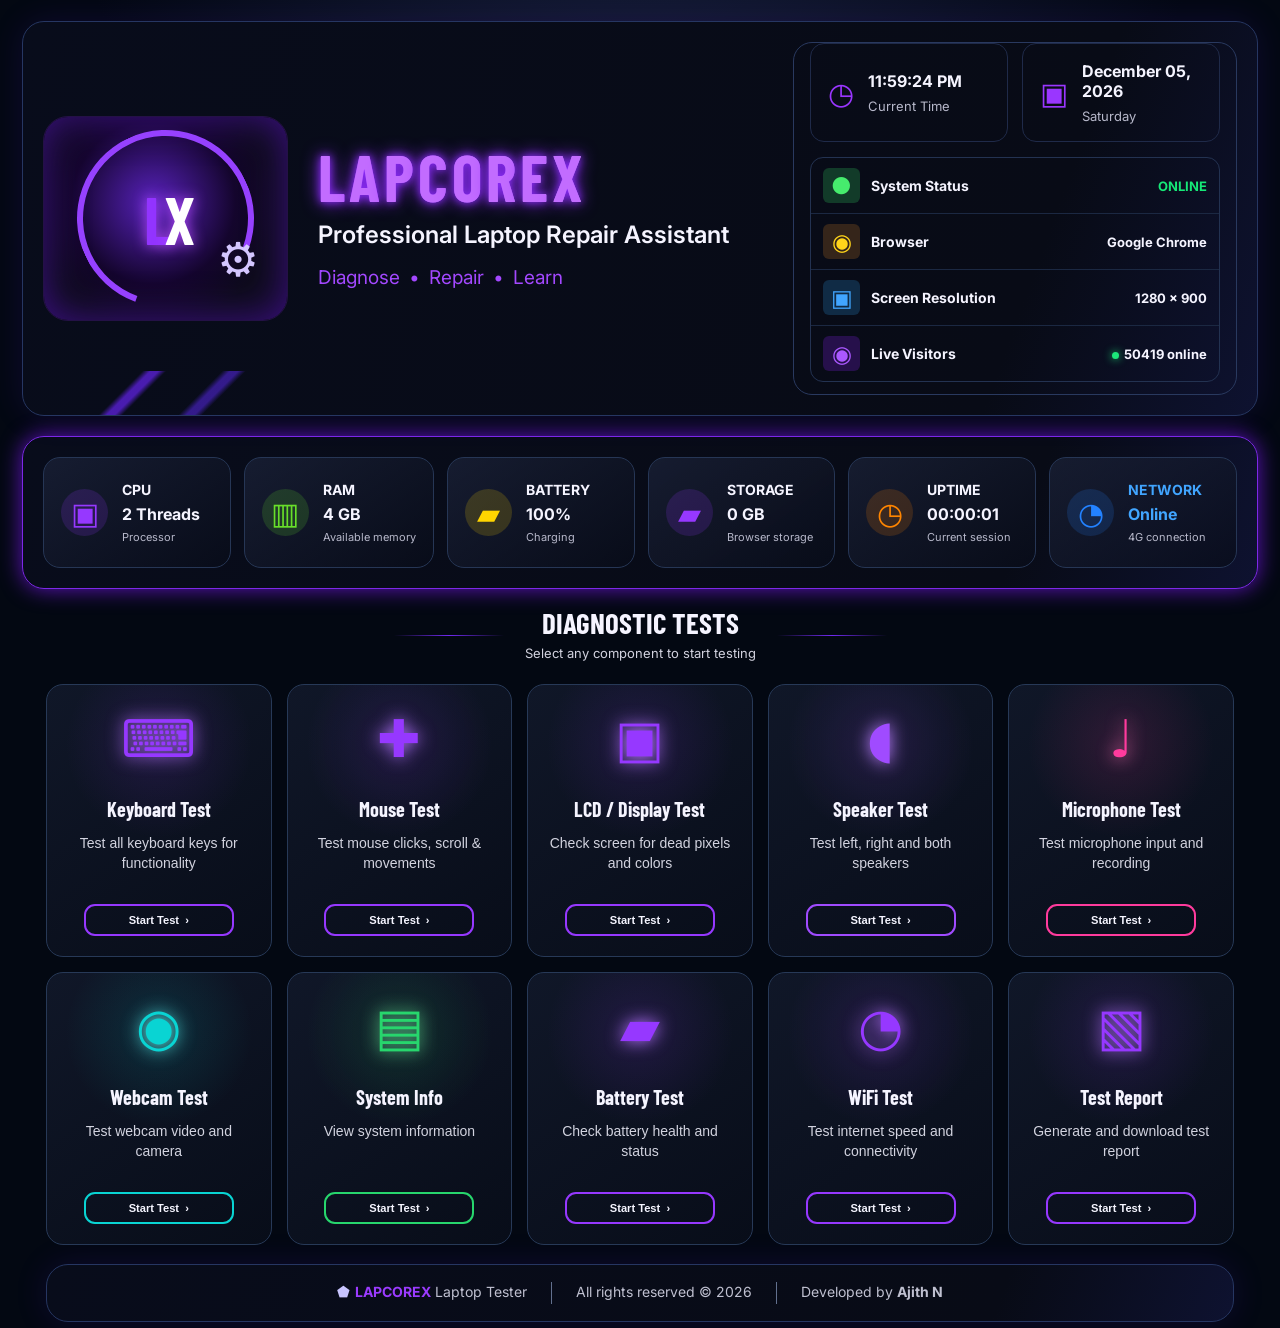
==== commit f8492221: "Update index.html" ====
--- a/index.html
+++ b/index.html
@@ -2,13 +2,13 @@
 <html lang="en">
 <head>
   <!-- Google tag (gtag.js) -->
-<script async src="https://www.googletagmanager.com/gtag/js?id=G-F8ZZX37072"></script>
+<script async src="https://www.googletagmanager.com/gtag/js?id=G-P90HG5TJ8F"></script>
 <script>
   window.dataLayer = window.dataLayer || [];
   function gtag(){dataLayer.push(arguments);}
   gtag('js', new Date());
 
-  gtag('config', 'G-F8ZZX37072');
+  gtag('config', 'G-P90HG5TJ8F');
 </script>
   <meta charset="UTF-8">
   <meta name="viewport" content="width=device-width, initial-scale=1.0">
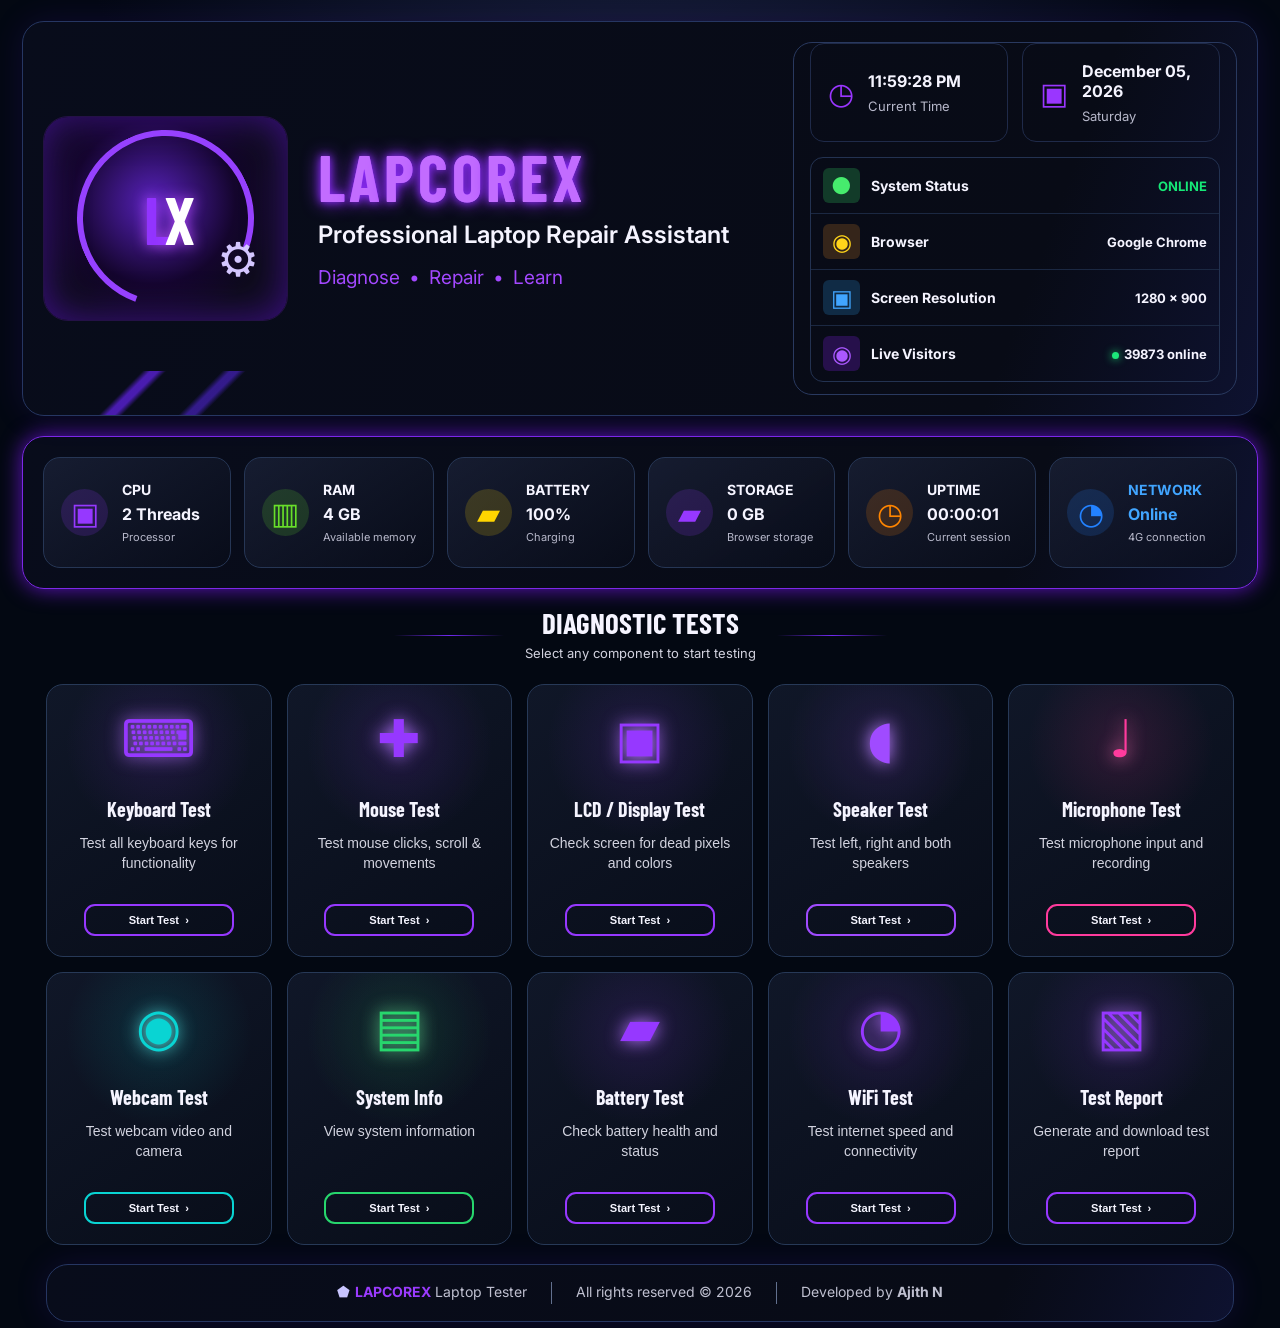
==== commit 5d28c858: "Update index.html" ====
--- a/index.html
+++ b/index.html
@@ -1,6 +1,8 @@
 <!DOCTYPE html>
 <html lang="en">
 <head>
+  <script async src="https://pagead2.googlesyndication.com/pagead/js/adsbygoogle.js?client=ca-pub-7651198587207011"
+     crossorigin="anonymous"></script>
   <!-- Google tag (gtag.js) -->
 <script async src="https://www.googletagmanager.com/gtag/js?id=G-P90HG5TJ8F"></script>
 <script>
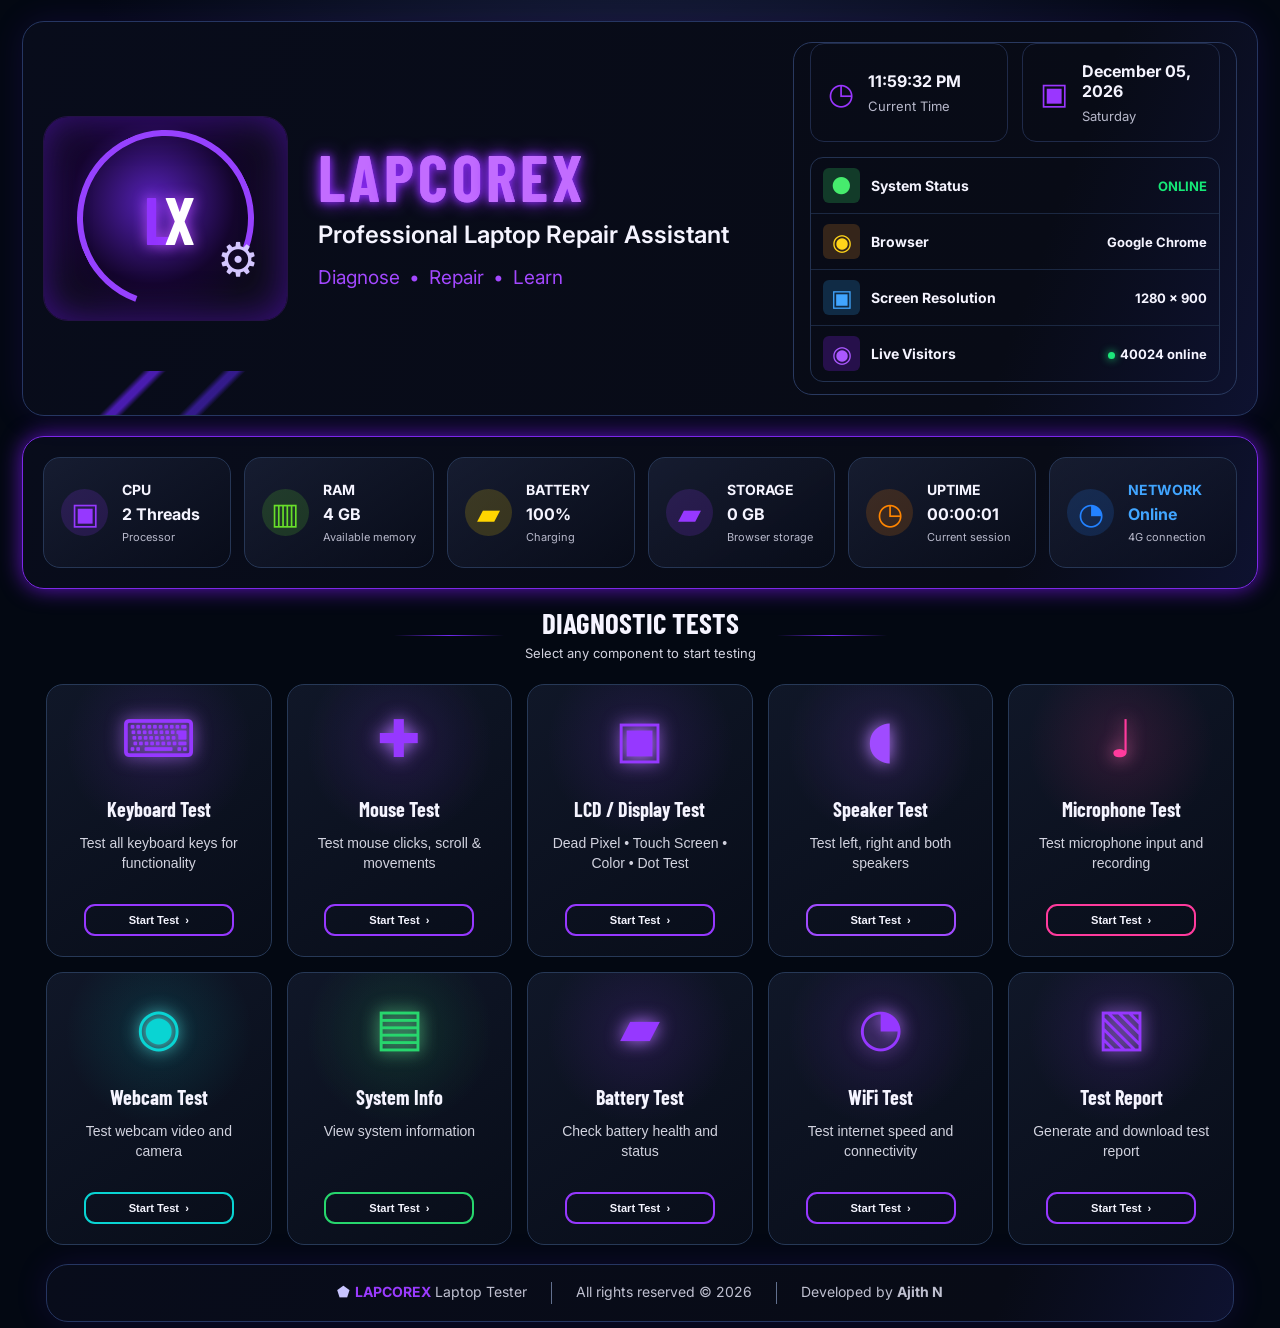
==== commit 2c501192: "Update index.html" ====
--- a/index.html
+++ b/index.html
@@ -90,7 +90,8 @@
       <div class="test-grid">
         <button class="test-card purple" data-test="keyboard"><i>⌨</i><h3>Keyboard Test</h3><p>Test all keyboard keys for functionality</p><small>Start Test&nbsp; ›</small></button>
         <button class="test-card blue" data-test="mouse"><i>✚</i><h3>Mouse Test</h3><p>Test mouse clicks, scroll &amp; movements</p><small>Start Test&nbsp; ›</small></button>
-        <button class="test-card yellow" data-test="display"><i>▣</i><h3>LCD / Display Test</h3><p>Check screen for dead pixels and colors</p><small>Start Test&nbsp; ›</small></button>
+        <button class="test-card yellow" data-test="display"><i>▣</i><h3>LCD / Display Test</h3>
+<p>Dead Pixel • Touch Screen • Color • Dot Test</p><small>Start Test&nbsp; ›</small></button>
         <button class="test-card violet" data-test="speaker"><i>◖</i><h3>Speaker Test</h3><p>Test left, right and both speakers</p><small>Start Test&nbsp; ›</small></button>
         <button class="test-card pink" data-test="microphone"><i>♩</i><h3>Microphone Test</h3><p>Test microphone input and recording</p><small>Start Test&nbsp; ›</small></button>
         <button class="test-card cyan" data-test="webcam"><i>◉</i><h3>Webcam Test</h3><p>Test webcam video and camera</p><small>Start Test&nbsp; ›</small></button>
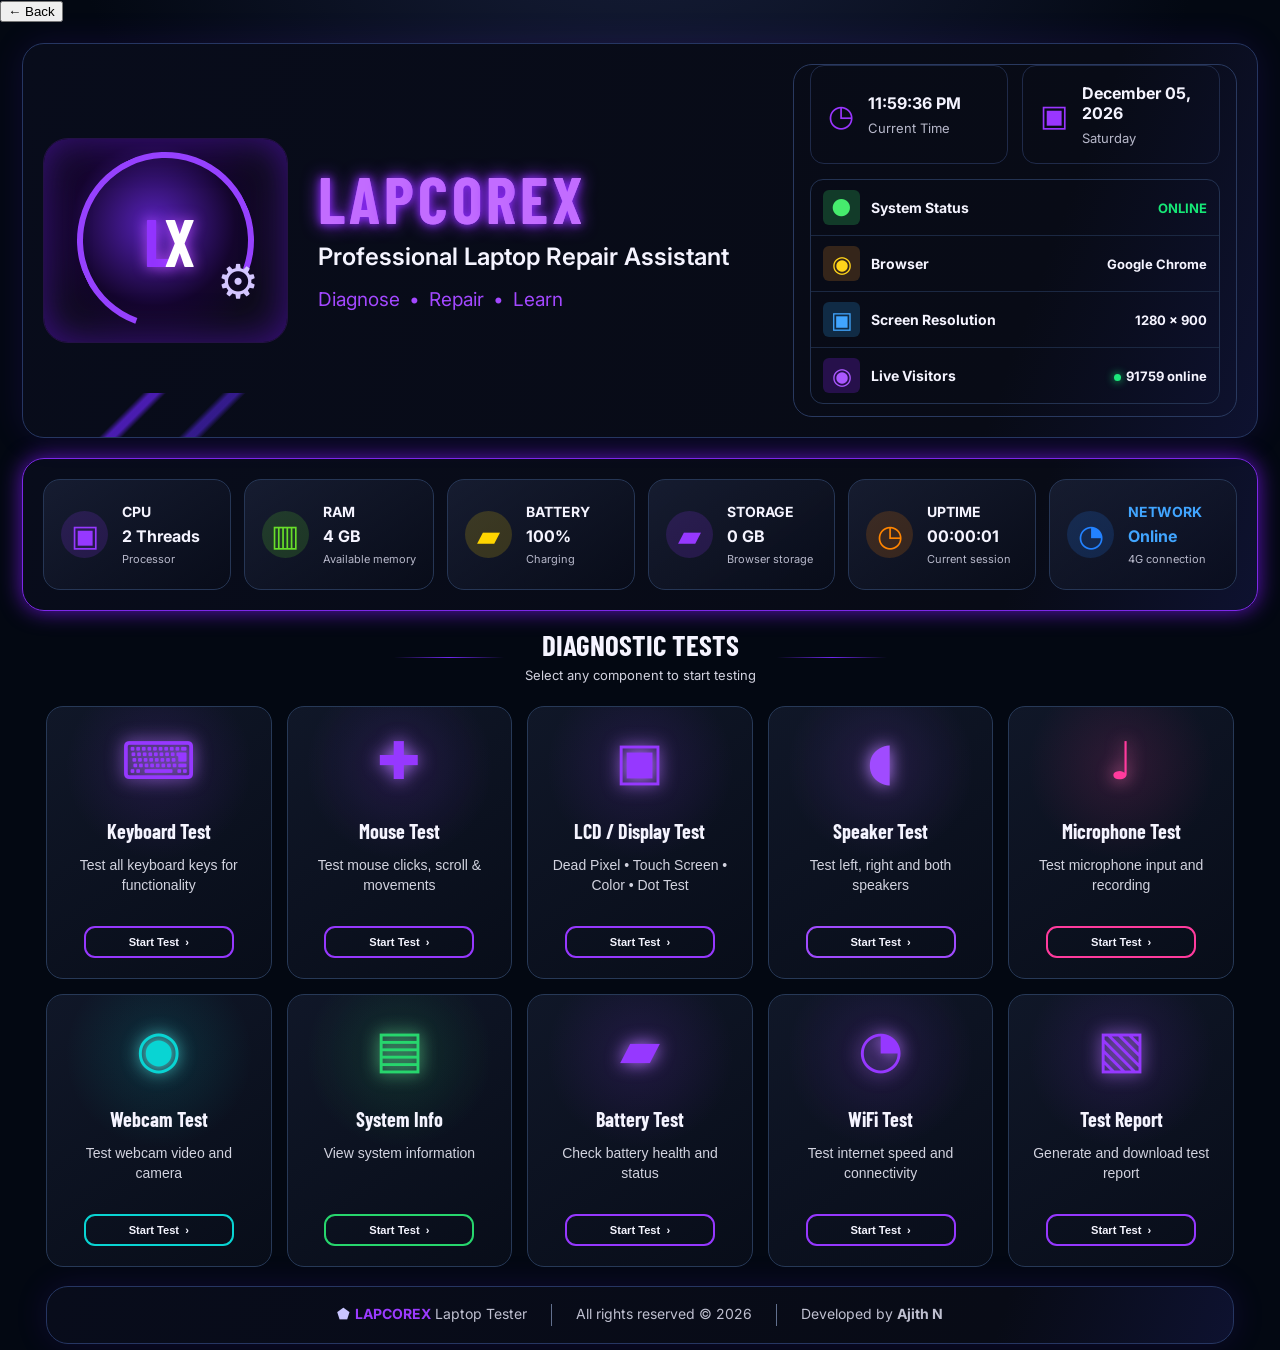
==== commit 0cf8aba0: "Update index.html" ====
--- a/index.html
+++ b/index.html
@@ -50,6 +50,7 @@
   </style>
 </head>
 <body>
+  <button id="backBtn">← Back</button>
   <main class="app-shell">
     <section class="hero-panel">
       <div class="brand-area">
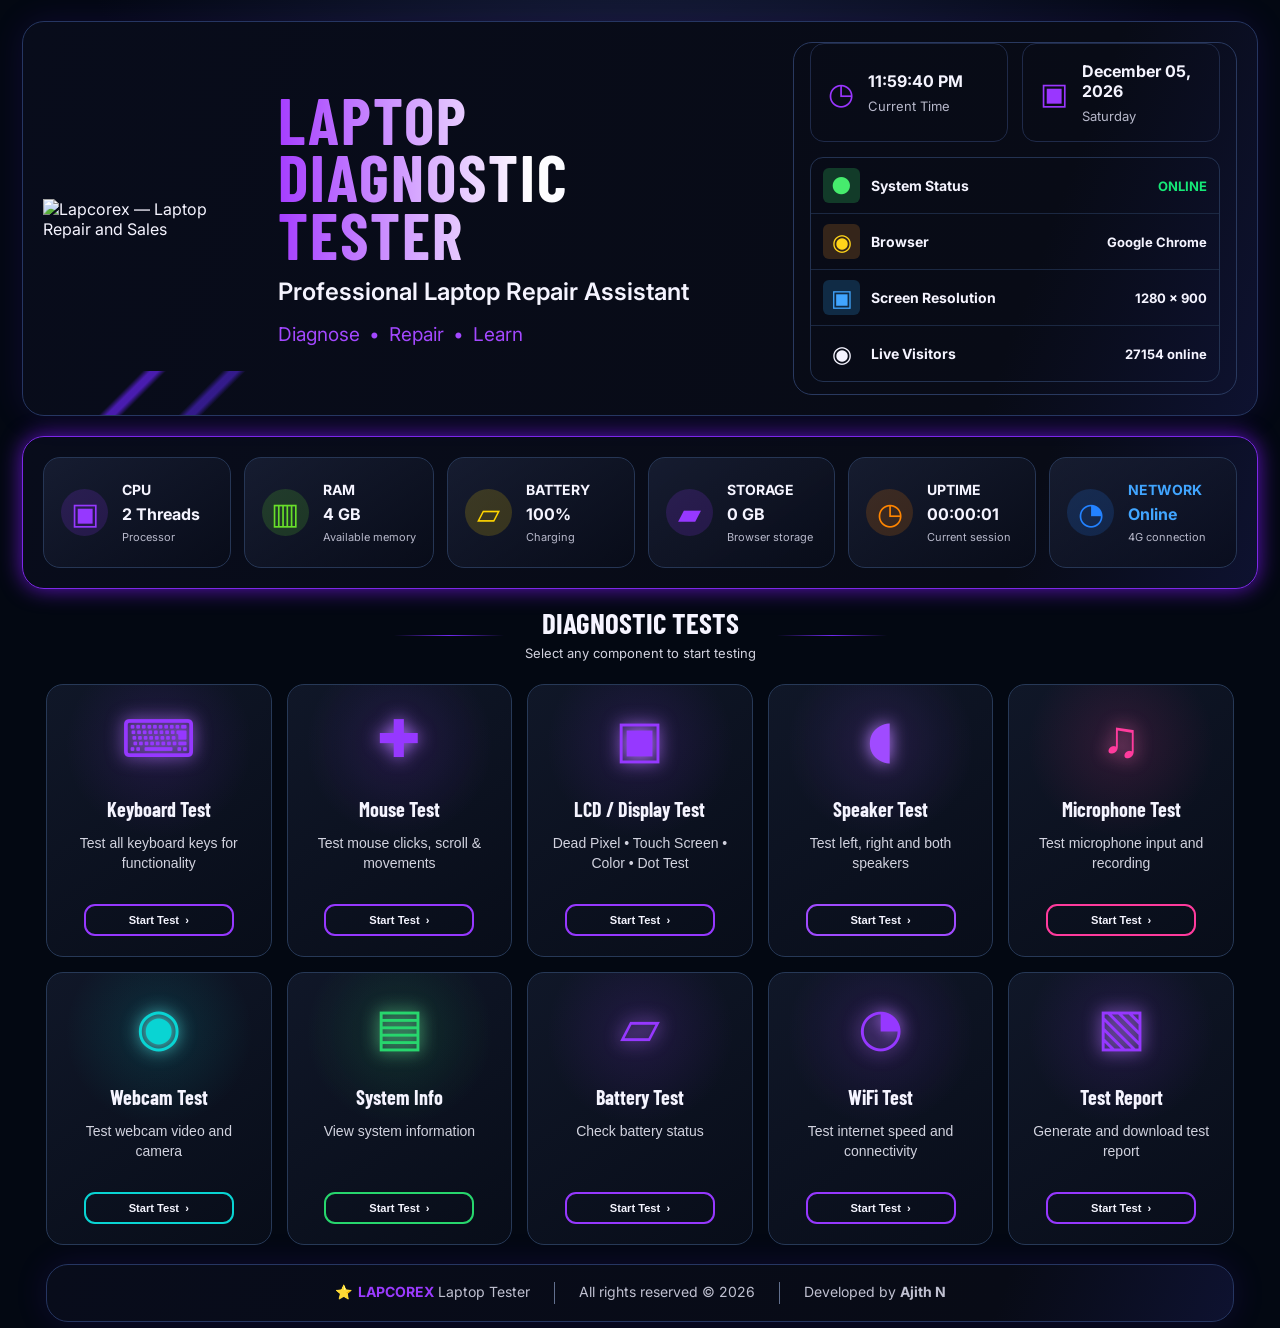
==== commit f5b6abbd: "Update index.html" ====
--- a/index.html
+++ b/index.html
@@ -1,64 +1,23 @@
 <!DOCTYPE html>
 <html lang="en">
 <head>
-  <script async src="https://pagead2.googlesyndication.com/pagead/js/adsbygoogle.js?client=ca-pub-7651198587207011"
-     crossorigin="anonymous"></script>
-  <!-- Google tag (gtag.js) -->
-<script async src="https://www.googletagmanager.com/gtag/js?id=G-P90HG5TJ8F"></script>
-<script>
-  window.dataLayer = window.dataLayer || [];
-  function gtag(){dataLayer.push(arguments);}
-  gtag('js', new Date());
-
-  gtag('config', 'G-P90HG5TJ8F');
-</script>
   <meta charset="UTF-8">
   <meta name="viewport" content="width=device-width, initial-scale=1.0">
   <title>Online Keyboard Test & Laptop Tester | LAPCOREX</title>
   <meta name="description" content="Free online laptop testing tool by LAPCOREX. Test keyboard keys, LCD screen, mouse, touchpad, webcam, speakers, microphone, battery and system information directly in your browser.">
-
-<meta name="keywords" content="keyboard test, keyboard tester, online keyboard test, laptop keyboard test, laptop tester, laptop diagnostic test, screen test, LCD test, mouse test, touchpad test, webcam test, speaker test, microphone test, battery test, LAPCOREX">
-
-<meta name="robots" content="index, follow">
-
-<meta name="author" content="LAPCOREX">
-
-<link rel="canonical" href="https://lapcorex-max.github.io/Lapcorex-Tester/">
-
-<meta property="og:title" content="LAPCOREX Online Keyboard Test & Laptop Tester">
-
-<meta property="og:description" content="Test your laptop keyboard, display, mouse, webcam, speakers, microphone, battery and system information online for free.">
-
-<meta property="og:type" content="website">
-
-<meta property="og:url" content="https://lapcorex-max.github.io/Lapcorex-Tester/">
-
-<meta name="twitter:card" content="summary">
-
-<meta name="twitter:title" content="LAPCOREX Online Keyboard Test & Laptop Tester">
-
-<meta name="twitter:description" content="Free online laptop testing tools for keyboard, display, mouse, webcam, speakers, microphone, battery and more.">
+  <link rel="icon" type="image/png" href="lapcorex-logo.png">
   <link rel="preconnect" href="https://fonts.googleapis.com">
   <link rel="preconnect" href="https://fonts.gstatic.com" crossorigin>
   <link href="https://fonts.googleapis.com/css2?family=Barlow+Condensed:wght@500;600;700&family=Inter:wght@400;500;600;700;800&display=swap" rel="stylesheet">
   <link rel="stylesheet" href="style.css">
-  <style>
-    .keyboard-layout{margin:18px 0;min-width:690px}.key-row{display:flex;gap:5px;margin:5px 0}.key{border:1px solid #465473;border-radius:5px;padding:8px 4px;min-width:38px;height:38px;display:grid;place-items:center;text-align:center;font-size:12px;font-weight:600;background:#111a2d;transition:.12s}.key.active{background:#7e25e8;border-color:#e0c2ff;box-shadow:0 0 13px #9239f7}.key.wide{min-width:51px}.key.back{min-width:99px}.key.tab{min-width:60px}.key.caps{min-width:78px}.key.enter{min-width:88px}.key.shift{min-width:95px}.key.ctrl{min-width:53px}.key.win{min-width:48px}.key.alt{min-width:49px}.key.space{min-width:250px}.key.fn,.key.menu{min-width:44px}.key.nav{min-width:50px}.key.arrow{min-width:40px}.key.numwide{min-width:70px}.key.numzero{min-width:80px}.modal-card:has(.keyboard-layout){width:min(1020px,100%);padding:32px;overflow-x:auto}@media(max-width:640px){.modal-card:has(.keyboard-layout){padding:24px 18px}}
-    .keyboard-layout{min-width:0}.keyboard-layout .key-row{justify-content:center}.keyboard-layout .key-row:first-child .key{min-width:58px;height:58px;padding:8px 4px;font-size:12px}.keyboard-layout .key-row:first-child .key.wide{min-width:58px}.keyboard-layout .key-row:last-child{align-items:center}.keyboard-layout .key-row:last-child .key{height:58px}
-    .advanced-grid{display:grid;grid-template-columns:repeat(2,minmax(0,1fr));gap:13px;margin-top:20px}.info-card{border:1px solid #273c63;border-radius:13px;background:linear-gradient(145deg,#111b31,#09111f);padding:15px}.info-card h3{margin:0 0 10px;color:#b66aff;font-size:14px;text-transform:uppercase;letter-spacing:.7px}.info-card div{padding:8px 0;border-top:1px solid #20304e;display:flex;gap:12px;justify-content:space-between;align-items:start}.info-card span{color:#aeb7cb;font-size:12px;flex:0 0 43%}.info-card b{font-size:12px;text-align:right;word-break:break-word}.battery-hero{grid-column:1/-1;border:1px solid #9e42ff;border-radius:15px;padding:18px;display:flex;align-items:center;gap:18px;background:radial-gradient(circle at 18% 50%,#56218f,transparent 35%),#10142a}.battery-hero strong{font:700 42px 'Barlow Condensed';color:#c38aff}.battery-hero b,.battery-hero small{display:block}.battery-hero small,.privacy-note{color:#aeb7cb;font-size:12px;margin-top:4px}.privacy-note{grid-column:1/-1;line-height:1.5;margin:0}@media(max-width:640px){.advanced-grid{grid-template-columns:1fr}.battery-hero{grid-column:auto}.privacy-note{grid-column:auto}}
-    .visitor-dot{display:inline-block;width:7px;height:7px;margin-right:5px;border-radius:50%;background:#1ce77a;box-shadow:0 0 9px #1ce77a;animation:visitorPulse 1.6s infinite}.system-lines strong span{display:inline}.visitor-icon{color:#aa58ff;background:#26104b}@keyframes visitorPulse{50%{opacity:.3;transform:scale(.72)}}
-  </style>
 </head>
 <body>
-  <button id="backBtn">← Back</button>
   <main class="app-shell">
     <section class="hero-panel">
       <div class="brand-area">
-        <div class="logo-mark"><span>LX</span><i>⚙</i></div>
+        <img class="brand-logo" src="lapcorex-logo.png" alt="Lapcorex — Laptop Repair and Sales">
         <div class="brand-copy">
-          <h1 class="animated-logo">
-  <span>L</span><span>A</span><span>P</span><span>C</span><span>O</span><span>R</span><span>E</span><span>X</span>
-</h1>
+          <h1>LAPTOP DIAGNOSTIC TESTER</h1>
           <p>Professional Laptop Repair Assistant</p>
           <small>Diagnose <b>•</b> Repair <b>•</b> Learn</small>
         </div>
@@ -76,37 +35,15 @@
         </div>
       </div>
     </section>
-
     <section class="hardware-strip" aria-label="Live system overview">
-      <article class="hardware-card purple"><span>▣</span><div><b>CPU</b><strong id="cpu-threads">-- Threads</strong><small id="cpu-label">Processor</small></div></article>
-      <article class="hardware-card lime"><span>▥</span><div><b>RAM</b><strong id="ram-size">-- GB</strong><small>Available memory</small></div></article>
-      <article class="hardware-card yellow"><span>▰</span><div><b>BATTERY</b><strong id="battery-level">Checking...</strong><small id="battery-state">Battery status</small></div></article>
-      <article class="hardware-card purple"><span>▰</span><div><b>STORAGE</b><strong id="storage-size">Check</strong><small>Browser storage</small></div></article>
-      <article class="hardware-card orange"><span>◷</span><div><b>UPTIME</b><strong id="uptime">00:00</strong><small>Current session</small></div></article>
-      <article class="hardware-card blue"><span>◔</span><div><b>NETWORK</b><strong id="network-state">Online</strong><small id="network-type">Connected</small></div></article>
+      <article class="hardware-card purple"><span>▣</span><div><b>CPU</b><strong id="cpu-threads">-- Threads</strong><small>Processor</small></div></article><article class="hardware-card lime"><span>▥</span><div><b>RAM</b><strong id="ram-size">-- GB</strong><small>Available memory</small></div></article><article class="hardware-card yellow"><span>▱</span><div><b>BATTERY</b><strong id="battery-level">Checking...</strong><small id="battery-state">Battery status</small></div></article><article class="hardware-card purple"><span>▰</span><div><b>STORAGE</b><strong id="storage-size">Check</strong><small>Browser storage</small></div></article><article class="hardware-card orange"><span>◷</span><div><b>UPTIME</b><strong id="uptime">00:00</strong><small>Current session</small></div></article><article class="hardware-card blue"><span>◔</span><div><b>NETWORK</b><strong id="network-state">Online</strong><small id="network-type">Connected</small></div></article>
     </section>
-
-    <section class="tests-section">
-      <div class="section-heading"><span></span><div><h2>DIAGNOSTIC TESTS</h2><p>Select any component to start testing</p></div><span></span></div>
-      <div class="test-grid">
-        <button class="test-card purple" data-test="keyboard"><i>⌨</i><h3>Keyboard Test</h3><p>Test all keyboard keys for functionality</p><small>Start Test&nbsp; ›</small></button>
-        <button class="test-card blue" data-test="mouse"><i>✚</i><h3>Mouse Test</h3><p>Test mouse clicks, scroll &amp; movements</p><small>Start Test&nbsp; ›</small></button>
-        <button class="test-card yellow" data-test="display"><i>▣</i><h3>LCD / Display Test</h3>
-<p>Dead Pixel • Touch Screen • Color • Dot Test</p><small>Start Test&nbsp; ›</small></button>
-        <button class="test-card violet" data-test="speaker"><i>◖</i><h3>Speaker Test</h3><p>Test left, right and both speakers</p><small>Start Test&nbsp; ›</small></button>
-        <button class="test-card pink" data-test="microphone"><i>♩</i><h3>Microphone Test</h3><p>Test microphone input and recording</p><small>Start Test&nbsp; ›</small></button>
-        <button class="test-card cyan" data-test="webcam"><i>◉</i><h3>Webcam Test</h3><p>Test webcam video and camera</p><small>Start Test&nbsp; ›</small></button>
-        <button class="test-card green" data-test="system"><i>▤</i><h3>System Info</h3><p>View system information</p><small>Start Test&nbsp; ›</small></button>
-        <button class="test-card orange" data-test="battery"><i>▰</i><h3>Battery Test</h3><p>Check battery health and status</p><small>Start Test&nbsp; ›</small></button>
-        <button class="test-card blue" data-test="wifi"><i>◔</i><h3>WiFi Test</h3><p>Test internet speed and connectivity</p><small>Start Test&nbsp; ›</small></button>
-        <button class="test-card purple" data-test="report"><i>▧</i><h3>Test Report</h3><p>Generate and download test report</p><small>Start Test&nbsp; ›</small></button>
-      </div>
-    </section>
-    <footer><b>⬟ &nbsp;<span>LAPCOREX</span></b> Laptop Tester <i></i> All rights reserved © 2026 <i></i> Developed by <strong>Ajith N</strong></footer>
+    <section class="tests-section"><div class="section-heading"><span></span><div><h2>DIAGNOSTIC TESTS</h2><p>Select any component to start testing</p></div><span></span></div><div class="test-grid">
+      <button class="test-card purple" data-test="keyboard"><i>⌨</i><h3>Keyboard Test</h3><p>Test all keyboard keys for functionality</p><small>Start Test&nbsp; ›</small></button><button class="test-card blue" data-test="mouse"><i>✚</i><h3>Mouse Test</h3><p>Test mouse clicks, scroll &amp; movements</p><small>Start Test&nbsp; ›</small></button><button class="test-card yellow" data-test="display"><i>▣</i><h3>LCD / Display Test</h3><p>Dead Pixel • Touch Screen • Color • Dot Test</p><small>Start Test&nbsp; ›</small></button><button class="test-card violet" data-test="speaker"><i>◖</i><h3>Speaker Test</h3><p>Test left, right and both speakers</p><small>Start Test&nbsp; ›</small></button><button class="test-card pink" data-test="microphone"><i>♫</i><h3>Microphone Test</h3><p>Test microphone input and recording</p><small>Start Test&nbsp; ›</small></button><button class="test-card cyan" data-test="webcam"><i>◉</i><h3>Webcam Test</h3><p>Test webcam video and camera</p><small>Start Test&nbsp; ›</small></button><button class="test-card green" data-test="system"><i>▤</i><h3>System Info</h3><p>View system information</p><small>Start Test&nbsp; ›</small></button><button class="test-card orange" data-test="battery"><i>▱</i><h3>Battery Test</h3><p>Check battery status</p><small>Start Test&nbsp; ›</small></button><button class="test-card blue" data-test="wifi"><i>◔</i><h3>WiFi Test</h3><p>Test internet speed and connectivity</p><small>Start Test&nbsp; ›</small></button><button class="test-card purple" data-test="report"><i>▧</i><h3>Test Report</h3><p>Generate and download test report</p><small>Start Test&nbsp; ›</small></button>
+    </div></section>
+    <footer><b>⭐ &nbsp;<span>LAPCOREX</span></b> Laptop Tester <i></i> All rights reserved © 2026 <i></i> Developed by <strong>Ajith N</strong></footer>
   </main>
-
   <div class="modal" id="test-modal" aria-hidden="true"><section class="modal-card"><button class="close" aria-label="Close">×</button><div id="modal-content"></div></section></div>
-  <div class="color-test" id="color-test"><button id="exit-color">Exit display test</button><p id="color-name">Black · click anywhere or press →</p></div>
   <script src="script.js"></script>
 </body>
 </html>
